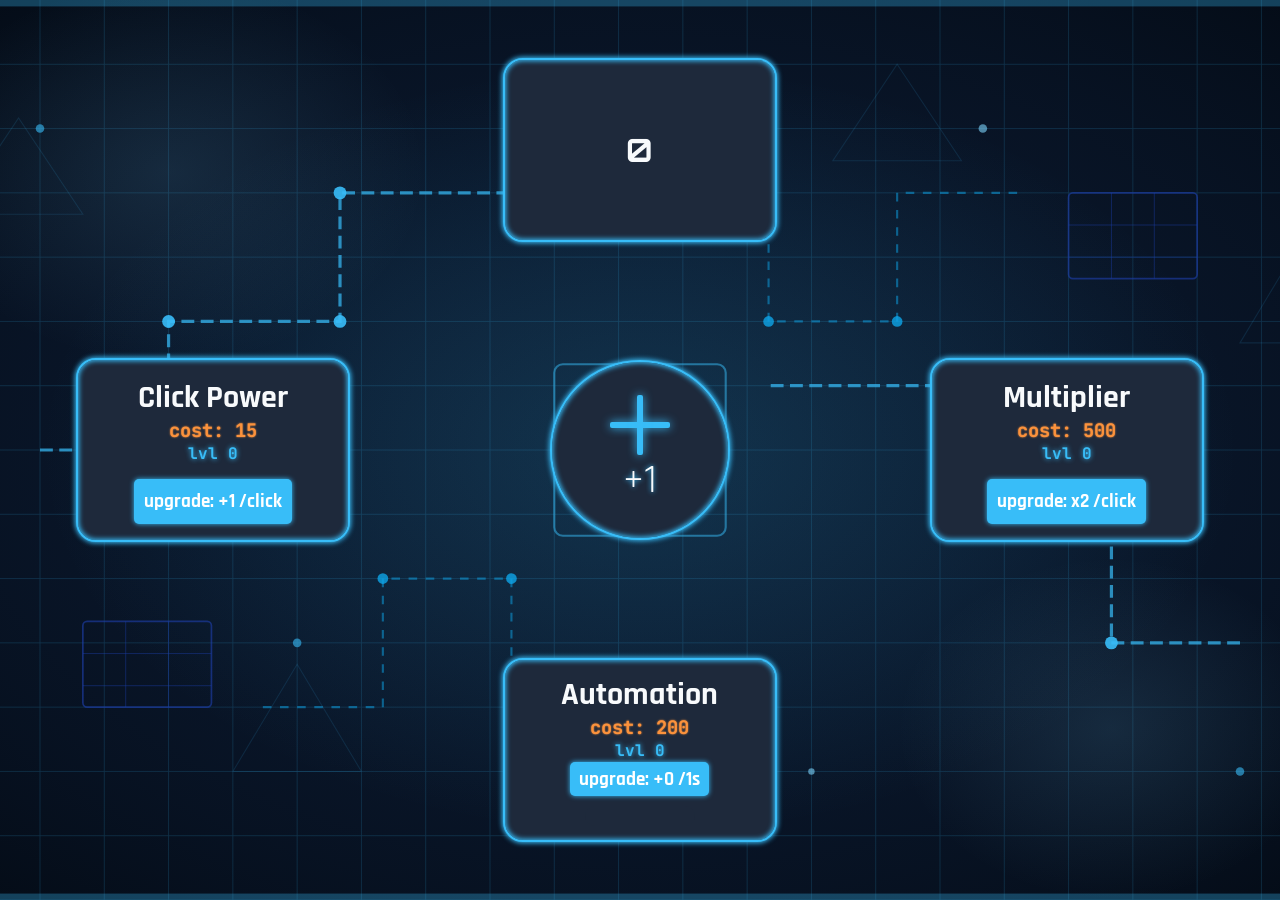
==== index.html @ f4c682e3 "V3" ====
<!DOCTYPE html>
<html lang="en">

<head>
    <meta charset="UTF-8">
    <meta name="viewport" content="width=device-width, initial-scale=1.0">
    <link rel="stylesheet" href="./style.css">
    <title>Plus To Infinite</title>
</head>

<body>
    <svg id="bg" xmlns="http://www.w3.org/2000/svg" 
  style="position:fixed;top:0;left:0;width:100vw;height:100vh;z-index:0;pointer-events:none;" 
  viewBox="0 0 680 420" 
  preserveAspectRatio="xMidYMid slice">
        <style>
            @keyframes pulse1 {

                0%,
                100% {
                    opacity: 0.15
                }

                50% {
                    opacity: 0.55
                }
            }

            @keyframes pulse2 {

                0%,
                100% {
                    opacity: 0.08
                }

                50% {
                    opacity: 0.4
                }
            }

            @keyframes pulse3 {

                0%,
                100% {
                    opacity: 0.3
                }

                50% {
                    opacity: 0.9
                }
            }

            @keyframes flow1 {
                0% {
                    stroke-dashoffset: 120
                }

                100% {
                    stroke-dashoffset: 0
                }
            }

            @keyframes flow2 {
                0% {
                    stroke-dashoffset: 80
                }

                100% {
                    stroke-dashoffset: 0
                }
            }

            @keyframes scanline {
                0% {
                    transform: translateY(-20px)
                }

                100% {
                    transform: translateY(440px)
                }
            }

            @keyframes blink {

                0%,
                100% {
                    opacity: 1
                }

                45%,
                55% {
                    opacity: 0.1
                }
            }
        </style>
        <rect width="680" height="420" fill="#0a1628" />
        <rect width="680" height="420" fill="url(#vignette)" />
        <defs>
            <radialGradient id="vignette" cx="50%" cy="50%" r="70%">
                <stop offset="0%" stop-color="#0d2040" stop-opacity="0" />
                <stop offset="100%" stop-color="#020810" stop-opacity="0.8" />
            </radialGradient>
            <radialGradient id="glow1" cx="50%" cy="50%" r="50%">
                <stop offset="0%" stop-color="#38bdf8" stop-opacity="0.18" />
                <stop offset="100%" stop-color="#38bdf8" stop-opacity="0" />
            </radialGradient>
            <radialGradient id="glow2" cx="50%" cy="50%" r="50%">
                <stop offset="0%" stop-color="#7dd3fc" stop-opacity="0.12" />
                <stop offset="100%" stop-color="#7dd3fc" stop-opacity="0" />
            </radialGradient>
        </defs>
        <g opacity="0.18">
            <line x1="0" y1="30" x2="680" y2="30" stroke="#38bdf8" stroke-width="0.4" />
            <line x1="0" y1="60" x2="680" y2="60" stroke="#38bdf8" stroke-width="0.4" />
            <line x1="0" y1="90" x2="680" y2="90" stroke="#38bdf8" stroke-width="0.4" />
            <line x1="0" y1="120" x2="680" y2="120" stroke="#38bdf8" stroke-width="0.4" />
            <line x1="0" y1="150" x2="680" y2="150" stroke="#38bdf8" stroke-width="0.4" />
            <line x1="0" y1="180" x2="680" y2="180" stroke="#38bdf8" stroke-width="0.4" />
            <line x1="0" y1="210" x2="680" y2="210" stroke="#38bdf8" stroke-width="0.4" />
            <line x1="0" y1="240" x2="680" y2="240" stroke="#38bdf8" stroke-width="0.4" />
            <line x1="0" y1="270" x2="680" y2="270" stroke="#38bdf8" stroke-width="0.4" />
            <line x1="0" y1="300" x2="680" y2="300" stroke="#38bdf8" stroke-width="0.4" />
            <line x1="0" y1="330" x2="680" y2="330" stroke="#38bdf8" stroke-width="0.4" />
            <line x1="0" y1="360" x2="680" y2="360" stroke="#38bdf8" stroke-width="0.4" />
            <line x1="0" y1="390" x2="680" y2="390" stroke="#38bdf8" stroke-width="0.4" />
            <line x1="0" y1="420" x2="680" y2="420" stroke="#38bdf8" stroke-width="0.4" />
            <line x1="30" y1="0" x2="30" y2="420" stroke="#38bdf8" stroke-width="0.4" />
            <line x1="60" y1="0" x2="60" y2="420" stroke="#38bdf8" stroke-width="0.4" />
            <line x1="90" y1="0" x2="90" y2="420" stroke="#38bdf8" stroke-width="0.4" />
            <line x1="120" y1="0" x2="120" y2="420" stroke="#38bdf8" stroke-width="0.4" />
            <line x1="150" y1="0" x2="150" y2="420" stroke="#38bdf8" stroke-width="0.4" />
            <line x1="180" y1="0" x2="180" y2="420" stroke="#38bdf8" stroke-width="0.4" />
            <line x1="210" y1="0" x2="210" y2="420" stroke="#38bdf8" stroke-width="0.4" />
            <line x1="240" y1="0" x2="240" y2="420" stroke="#38bdf8" stroke-width="0.4" />
            <line x1="270" y1="0" x2="270" y2="420" stroke="#38bdf8" stroke-width="0.4" />
            <line x1="300" y1="0" x2="300" y2="420" stroke="#38bdf8" stroke-width="0.4" />
            <line x1="330" y1="0" x2="330" y2="420" stroke="#38bdf8" stroke-width="0.4" />
            <line x1="360" y1="0" x2="360" y2="420" stroke="#38bdf8" stroke-width="0.4" />
            <line x1="390" y1="0" x2="390" y2="420" stroke="#38bdf8" stroke-width="0.4" />
            <line x1="420" y1="0" x2="420" y2="420" stroke="#38bdf8" stroke-width="0.4" />
            <line x1="450" y1="0" x2="450" y2="420" stroke="#38bdf8" stroke-width="0.4" />
            <line x1="480" y1="0" x2="480" y2="420" stroke="#38bdf8" stroke-width="0.4" />
            <line x1="510" y1="0" x2="510" y2="420" stroke="#38bdf8" stroke-width="0.4" />
            <line x1="540" y1="0" x2="540" y2="420" stroke="#38bdf8" stroke-width="0.4" />
            <line x1="570" y1="0" x2="570" y2="420" stroke="#38bdf8" stroke-width="0.4" />
            <line x1="600" y1="0" x2="600" y2="420" stroke="#38bdf8" stroke-width="0.4" />
            <line x1="630" y1="0" x2="630" y2="420" stroke="#38bdf8" stroke-width="0.4" />
            <line x1="660" y1="0" x2="660" y2="420" stroke="#38bdf8" stroke-width="0.4" />
        </g>
        <ellipse cx="340" cy="210" rx="280" ry="180" fill="url(#glow1)"
            style="animation:pulse2 4s ease-in-out infinite" />
        <ellipse cx="120" cy="80" rx="120" ry="90" fill="url(#glow2)"
            style="animation:pulse1 6s ease-in-out infinite 1s" />
        <ellipse cx="560" cy="340" rx="100" ry="80" fill="url(#glow2)"
            style="animation:pulse1 5s ease-in-out infinite 2s" />
        <g fill="none">
            <path d="M60 210 L120 210 L120 150 L200 150 L200 90 L300 90" stroke="#38bdf8" stroke-width="1.5"
                stroke-dasharray="6 3" style="animation:flow1 3s linear infinite" opacity="0.7" />
            <circle cx="120" cy="210" r="3" fill="#38bdf8" opacity="0.9" />
            <circle cx="120" cy="150" r="3" fill="#38bdf8" opacity="0.9" />
            <circle cx="200" cy="150" r="3" fill="#38bdf8" opacity="0.9" />
            <circle cx="200" cy="90" r="3" fill="#38bdf8" opacity="0.9" />
            <path d="M620 300 L560 300 L560 240 L480 240 L480 180 L400 180" stroke="#38bdf8" stroke-width="1.5"
                stroke-dasharray="6 3" style="animation:flow2 2.5s linear infinite" opacity="0.7" />
            <circle cx="560" cy="300" r="3" fill="#38bdf8" opacity="0.9" />
            <circle cx="560" cy="240" r="3" fill="#38bdf8" opacity="0.9" />
            <circle cx="480" cy="240" r="3" fill="#38bdf8" opacity="0.9" />
            <circle cx="480" cy="180" r="3" fill="#38bdf8" opacity="0.9" />
            <path d="M340 390 L340 330 L280 330 L280 270 L220 270 L220 330 L160 330" stroke="#0ea5e9" stroke-width="1"
                stroke-dasharray="4 4" style="animation:flow1 4s linear infinite 0.5s" opacity="0.5" />
            <circle cx="340" cy="330" r="2.5" fill="#0ea5e9" opacity="0.8" />
            <circle cx="280" cy="330" r="2.5" fill="#0ea5e9" opacity="0.8" />
            <circle cx="280" cy="270" r="2.5" fill="#0ea5e9" opacity="0.8" />
            <circle cx="220" cy="270" r="2.5" fill="#0ea5e9" opacity="0.8" />
            <path d="M340 30 L340 90 L400 90 L400 150 L460 150 L460 90 L520 90" stroke="#0ea5e9" stroke-width="1"
                stroke-dasharray="4 4" style="animation:flow2 3.5s linear infinite 1s" opacity="0.5" />
            <circle cx="340" cy="90" r="2.5" fill="#0ea5e9" opacity="0.8" />
            <circle cx="400" cy="90" r="2.5" fill="#0ea5e9" opacity="0.8" />
            <circle cx="400" cy="150" r="2.5" fill="#0ea5e9" opacity="0.8" />
            <circle cx="460" cy="150" r="2.5" fill="#0ea5e9" opacity="0.8" />
        </g>
        <g fill="none" stroke="#38bdf8">
            <rect x="300" y="170" width="80" height="80" rx="4" stroke-width="1" opacity="0.5"
                style="animation:pulse2 5s ease-in-out infinite" />
            <rect x="310" y="180" width="60" height="60" rx="2" stroke-width="0.5" opacity="0.4" />
            <line x1="340" y1="170" x2="340" y2="250" stroke-width="0.5" opacity="0.3" />
            <line x1="300" y1="210" x2="380" y2="210" stroke-width="0.5" opacity="0.3" />
            <circle cx="340" cy="210" r="15" stroke-width="1.5" opacity="0.7"
                style="animation:pulse3 2s ease-in-out infinite" />
            <circle cx="340" cy="210" r="8" stroke-width="1" opacity="0.5" />
            <circle cx="340" cy="210" r="3" fill="#38bdf8" opacity="0.9"
                style="animation:blink 2s ease-in-out infinite" />
        </g>
        <g fill="none" stroke="#1e40af">
            <rect x="80" y="290" width="60" height="40" rx="2" stroke-width="0.8" opacity="0.6" />
            <line x1="80" y1="305" x2="140" y2="305" stroke-width="0.4" opacity="0.5" />
            <line x1="80" y1="320" x2="140" y2="320" stroke-width="0.4" opacity="0.5" />
            <line x1="100" y1="290" x2="100" y2="330" stroke-width="0.4" opacity="0.5" />
            <line x1="120" y1="290" x2="120" y2="330" stroke-width="0.4" opacity="0.5" />
        </g>
        <g fill="none" stroke="#1e40af">
            <rect x="540" y="90" width="60" height="40" rx="2" stroke-width="0.8" opacity="0.6" />
            <line x1="540" y1="105" x2="600" y2="105" stroke-width="0.4" opacity="0.5" />
            <line x1="540" y1="120" x2="600" y2="120" stroke-width="0.4" opacity="0.5" />
            <line x1="560" y1="90" x2="560" y2="130" stroke-width="0.4" opacity="0.5" />
            <line x1="580" y1="90" x2="580" y2="130" stroke-width="0.4" opacity="0.5" />
        </g>
        <g opacity="0.6">
            <circle cx="60" cy="60" r="2" fill="#38bdf8" style="animation:blink 1.7s ease-in-out infinite" />
            <circle cx="180" cy="300" r="2" fill="#38bdf8" style="animation:blink 2.3s ease-in-out infinite 0.4s" />
            <circle cx="500" cy="60" r="2" fill="#7dd3fc" style="animation:blink 1.9s ease-in-out infinite 0.8s" />
            <circle cx="620" cy="360" r="2" fill="#38bdf8" style="animation:blink 2.5s ease-in-out infinite 1.2s" />
            <circle cx="420" cy="360" r="1.5" fill="#7dd3fc" style="animation:blink 2.1s ease-in-out infinite 0.3s" />
            <circle cx="90" cy="180" r="1.5" fill="#38bdf8" style="animation:blink 1.8s ease-in-out infinite 1s" />
        </g>
        <g opacity="0.12" fill="none" stroke="#38bdf8" stroke-width="0.5">
            <polygon points="150,360 180,310 210,360" />
            <polygon points="460,30 490,75 430,75" />
            <polygon points="620,160 650,110 680,160" />
            <polygon points="20,100 50,55 80,100" />
        </g>
        <rect x="0" y="0" width="680" height="3" fill="#38bdf8" opacity="0.3" />
        <rect x="0" y="417" width="680" height="3" fill="#38bdf8" opacity="0.3" />
        <rect x="0" y="0" width="3" height="420" fill="#38bdf8" opacity="0.3" />
        <rect x="677" y="0" width="3" height="420" fill="#38bdf8" opacity="0.3" />
        <rect x="0" y="0" width="12" height="12" fill="#38bdf8" opacity="0.6" />
        <rect x="668" y="0" width="12" height="12" fill="#38bdf8" opacity="0.6" />
        <rect x="0" y="408" width="12" height="12" fill="#38bdf8" opacity="0.6" />
        <rect x="668" y="408" width="12" height="12" fill="#38bdf8" opacity="0.6" />
    </svg>

    <div class="ALL">
        <h1 id="MoneyDisplay" class="StandardComponent">0</h1>

        <button id="button" class="StandardComponent">
            <div class="cross"></div>
            <div id="IncrementalValue">+1</div>
        </button>

        <div id="AdditionPart" class="StandardComponent">
            <h1>Click Power</h1>
            <h3 id="AdditionCost">cost: 15</h3>
            <h4 id="AdditionLvl">lvl 0</h4>
            <button id="AdditionUpgrade">upgrade: +1 /click</button>
        </div>

        <div id="MultiplicationPart" class="StandardComponent">
            <h1>Multiplier</h1>
            <h3 id="MultiplierCost">cost: 500</h3>
            <h4 id="MultiplierLvl">lvl 0</h4>
            <button id="MultiplicationUpgrade">upgrade: x2 /click</button>
        </div>

        <div id="AutomationPart" class="StandardComponent">
            <h1>Automation</h1>
            <h3 id="AutomationCost">cost: 200</h3>
            <h4 id="AutomationLvl">lvl 0</h4>
            <button id="AutomationUpgrade">upgrade: +0 /1s</button>
            <div class="BarContainer">
                <div class="Bar"></div>
            </div>
        </div>
    </div>


    <script src="./script.js"></script>
</body>

</html>
---- style.css ----
@import url('https://fonts.googleapis.com/css2?family=Orbitron:wght@400..900&display=swap');
@import url('https://fonts.googleapis.com/css2?family=Orbitron:wght@400..900&family=Rajdhani:wght@300;400;500;600;700&display=swap');
@import url('https://fonts.googleapis.com/css2?family=JetBrains+Mono:ital,wght@0,100..800;1,100..800&family=Orbitron:wght@400..900&family=Rajdhani:wght@300;400;500;600;700&display=swap');

.BarContainer{
    margin-top: 10px;
    width: 110px;
    height: 20px;
    background-color: #1e293b;
    border-radius: 10px;
}
.Bar{
    width: 0%;
    height: 100%;
    background-color: #4ade80;
    border-radius: 10px;
    box-shadow: 0 0 5px #4ade80;    

}
.animate-run {
    animation: fillBar 1s linear infinite;
}

@keyframes fillBar {
    from { width: 0%; }
    to { width: 100%; }
}

html, body {
    margin: 0;
    padding: 0;
    overflow: hidden;
    height: 100vh;
    width: 100vw;
}

body {
    display: flex;
    justify-content: center;
    align-items: center;
    box-shadow: inset 0px 0px 20px 15px #38bdf8;
    user-select: none;
}

h1,h3,h4,button{font-family: "Rajdhani", sans-serif;}
.cross{
    position: relative;
    width: 60px;  /* Taille de la zone de la croix */
    height: 60px;
    display: flex;
    justify-content: center;
    align-items: center;
}
.cross::before, .cross::after {
    content: "";
    position: absolute;
    background-color: #38bdf8; /* Couleur bleue comme ton thème */
    box-shadow: 0 0 10px #38bdf8; /* Effet néon */
    border-radius: 2px;
}
.cross::before {
    width: 100%;
    height: 6px;
}
.cross::after {
    width: 6px;
    height: 100%;
}

.Alined{
    display: flex;
    justify-content: space-between;
}

#AdditionPart{
    grid-area: 2 / 1;
    width: 30vh;
    display: flex;
    flex-direction: column;
    justify-content: center;
}
#MultiplicationPart{
    grid-area: 2 / 3;
    width: 30vh;
    display: flex;
    flex-direction: column;
    justify-content: center;
}
#AutomationPart{
    width: 30vh;
    display: flex;
    flex-direction: column;
    justify-content: center;
    grid-area: 3 / 2;
}
#MoneyDisplay{
    grid-area: 1 / 2;
    font-family: "Orbitron", sans-serif;
    width: 30vh;
    display: flex;
    justify-content: center;
}
#AdditionCost, #MultiplierCost, #AutomationCost, #AdditionLvl, #MultiplierLvl, #AutomationLvl{font-family: "JetBrains Mono", monospace;}

#AdditionCost, #MultiplierCost, #AutomationCost{
    color: #fb923c;
    text-shadow: 0 0 2px #fb923c;
}

#AdditionLvl, #MultiplierLvl, #AutomationLvl{
    color:#38bdf8;
    text-shadow: 0 0 5px #38bdf8;
    text-shadow: inset 0 0 5px #38bdf8;
}
#button{
    display: flex;
    justify-content: center;
    width: 20vh;
    grid-area: 2 / 2;
    border-radius:50%;
    cursor: pointer;
}

#button:hover{
    box-shadow: 0 0 10px 10px #38bdf8;
    transform: scale(0.95);
}

#button:active{
    box-shadow: 0 0 20px 20px #38bdf8;
    transform: scale(0.9);
}

#IncrementalValue{   
    font-size: 40px;
    top: 40px;
    color: #f8fafc;
    text-shadow: 0 0 5px #38bdf8;
}

.ALL {
        color: #f8fafc;
    position: relative;
    z-index: 1;
    display: grid;
    grid-template-rows: 1fr 1fr 1fr;
    grid-template-columns: 1fr 1fr 1fr;
    justify-items: center;
    align-items: center;
    width: 100vw;
    height: 100vh;
    box-sizing: border-box;
}

.StandardComponent{
    display: flex;
    flex-direction: column;
    align-items: center;
    width: 20vh;
    height: 20vh;
    border-radius:  20px; ;
    background-color: #1e293b;
    box-shadow:0 0 5px 1px #38bdf8,
    inset 0 0 5px 1px #38bdf8;
    border: solid 2px #38bdf8;
    justify-self: center;
    align-self: center;
}

.StandardComponent h1,
.StandardComponent h3,
.StandardComponent h4 {
    margin: 0vh;
}

.StandardComponent button {
    margin-top: 0.2vh;
    padding: 0.5vh 1vh;
    background-color: #38bdf8;
    color: #1e293b;
    border: none;
    border-radius: 5px;
    cursor: pointer;
    font-family: "Rajdhani", sans-serif;
    box-shadow: 0 0 5px #38bdf8;
    color: white;
    font-size: 120%;
    font-weight: bold;
}

.StandardComponent button:hover,.StandardComponent button.not-affordable:hover  {
    background-color: #ef4444;
    box-shadow: 0 0 40px #ef4444;
    transform: scale(0.95);
}

.StandardComponent button.affordable:hover {
    background-color: #4ade80;
    box-shadow: 0 0 40px #4ade80;
    transform: scale(0.95);
}

#MultiplicationUpgrade,#AdditionUpgrade{
    margin-top: 15px;
    padding: 10px;
}
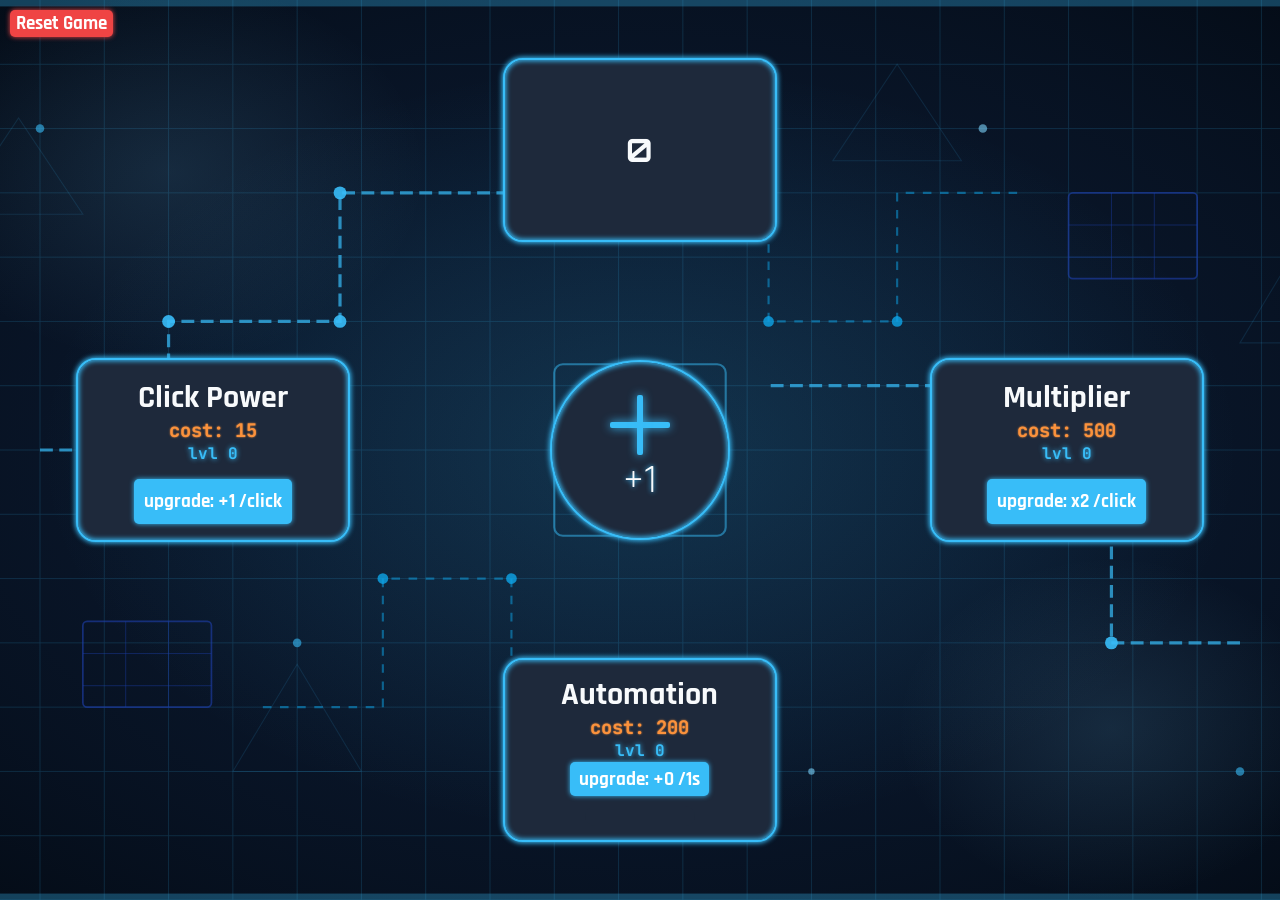
==== commit 8960768f: "V4" ====
--- a/index.html
+++ b/index.html
@@ -228,7 +228,7 @@
         <rect x="0" y="408" width="12" height="12" fill="#38bdf8" opacity="0.6" />
         <rect x="668" y="408" width="12" height="12" fill="#38bdf8" opacity="0.6" />
     </svg>
-
+        <button id="ResetGame">Reset Game</button>
     <div class="ALL">
         <h1 id="MoneyDisplay" class="StandardComponent">0</h1>
 
@@ -262,8 +262,8 @@
         </div>
     </div>
 
-
     <script src="./script.js"></script>
+    
 </body>
 
 </html>
--- a/style.css
+++ b/style.css
@@ -34,11 +34,7 @@
     width: 100vw;
 }
 
-body {
-    display: flex;
-    justify-content: center;
-    align-items: center;
-    box-shadow: inset 0px 0px 20px 15px #38bdf8;
+body {  
     user-select: none;
 }
 
@@ -139,7 +135,7 @@
 }
 
 .ALL {
-        color: #f8fafc;
+    color: #f8fafc;
     position: relative;
     z-index: 1;
     display: grid;
@@ -203,4 +199,35 @@
 #MultiplicationUpgrade,#AdditionUpgrade{
     margin-top: 15px;
     padding: 10px;
-}+}
+
+.header{
+    position: absolute;
+    background-color: #1e293b;
+    filter: opacity(0.5);
+    padding: 10px;
+    margin-left: 10px;
+    margin-top: 10px;
+}
+
+#ResetGame{
+    position:absolute;
+    background-color: #ef4444;
+    color: white;
+    border: none;
+    border-radius: 5px;
+    cursor: pointer;
+    font-family: "Rajdhani", sans-serif;
+    box-shadow: 0 0 5px #ef4444;
+    font-size: 120%;
+    font-weight: bold;
+    fill-opacity: 1;
+    margin: 10px;
+    z-index: 2;
+}
+
+#ResetGame:hover {
+    background-color: #ef4444;
+    box-shadow: 0 0 40px #ef4444;
+    transform: scale(0.95);
+}
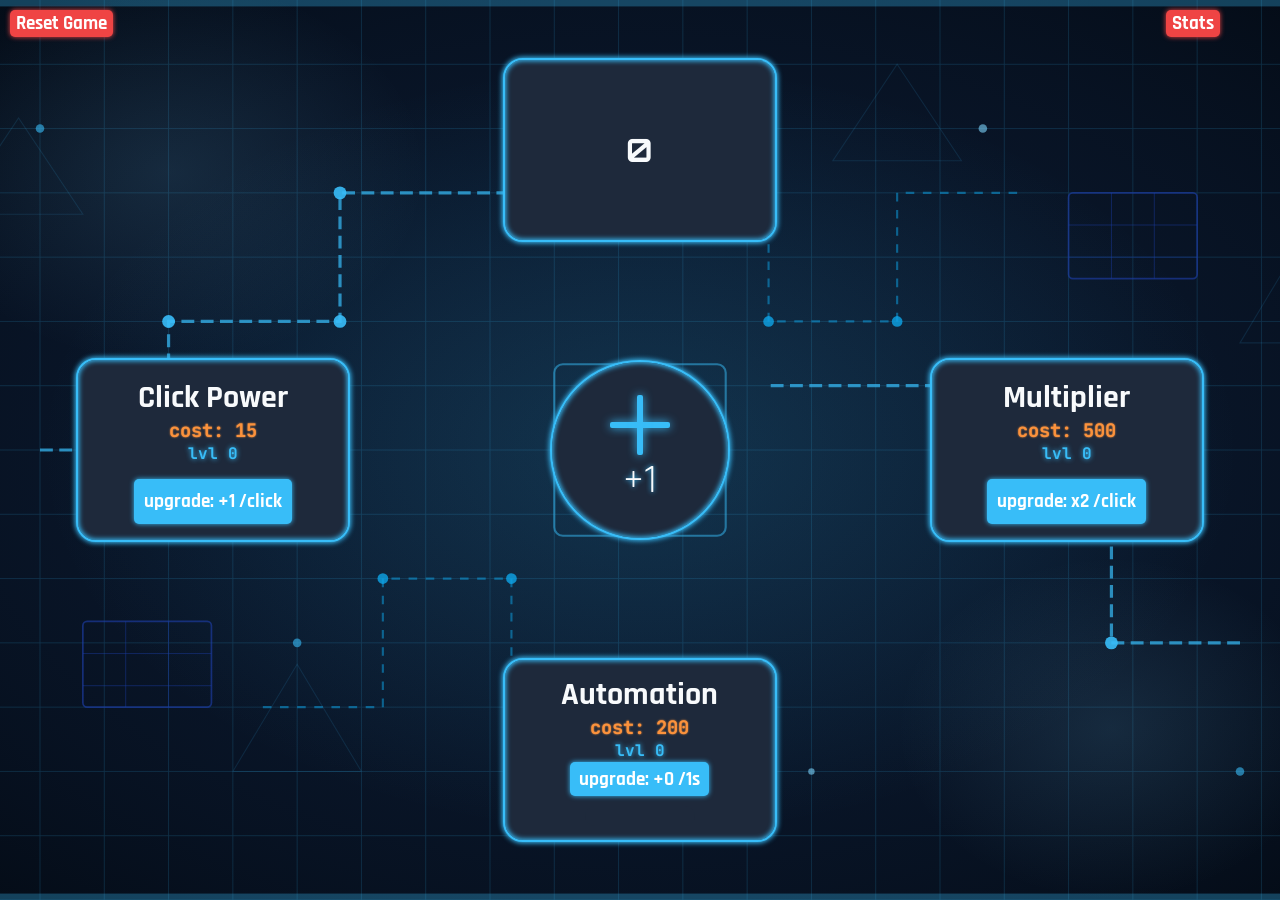
==== commit 5ca38fb0: "V4.6" ====
--- a/index.html
+++ b/index.html
@@ -8,262 +8,272 @@
     <title>Plus To Infinite</title>
 </head>
 
-<body>
-    <svg id="bg" xmlns="http://www.w3.org/2000/svg" 
-  style="position:fixed;top:0;left:0;width:100vw;height:100vh;z-index:0;pointer-events:none;" 
-  viewBox="0 0 680 420" 
-  preserveAspectRatio="xMidYMid slice">
-        <style>
-            @keyframes pulse1 {
-
-                0%,
-                100% {
-                    opacity: 0.15
-                }
-
-                50% {
-                    opacity: 0.55
-                }
-            }
-
-            @keyframes pulse2 {
-
-                0%,
-                100% {
-                    opacity: 0.08
-                }
-
-                50% {
-                    opacity: 0.4
-                }
-            }
-
-            @keyframes pulse3 {
-
-                0%,
-                100% {
-                    opacity: 0.3
-                }
-
-                50% {
-                    opacity: 0.9
-                }
-            }
-
-            @keyframes flow1 {
-                0% {
-                    stroke-dashoffset: 120
-                }
-
-                100% {
-                    stroke-dashoffset: 0
-                }
-            }
-
-            @keyframes flow2 {
-                0% {
-                    stroke-dashoffset: 80
-                }
-
-                100% {
-                    stroke-dashoffset: 0
-                }
-            }
-
-            @keyframes scanline {
-                0% {
-                    transform: translateY(-20px)
-                }
-
-                100% {
-                    transform: translateY(440px)
-                }
-            }
-
-            @keyframes blink {
-
-                0%,
-                100% {
-                    opacity: 1
-                }
-
-                45%,
-                55% {
-                    opacity: 0.1
-                }
-            }
-        </style>
-        <rect width="680" height="420" fill="#0a1628" />
-        <rect width="680" height="420" fill="url(#vignette)" />
-        <defs>
-            <radialGradient id="vignette" cx="50%" cy="50%" r="70%">
-                <stop offset="0%" stop-color="#0d2040" stop-opacity="0" />
-                <stop offset="100%" stop-color="#020810" stop-opacity="0.8" />
-            </radialGradient>
-            <radialGradient id="glow1" cx="50%" cy="50%" r="50%">
-                <stop offset="0%" stop-color="#38bdf8" stop-opacity="0.18" />
-                <stop offset="100%" stop-color="#38bdf8" stop-opacity="0" />
-            </radialGradient>
-            <radialGradient id="glow2" cx="50%" cy="50%" r="50%">
-                <stop offset="0%" stop-color="#7dd3fc" stop-opacity="0.12" />
-                <stop offset="100%" stop-color="#7dd3fc" stop-opacity="0" />
-            </radialGradient>
-        </defs>
-        <g opacity="0.18">
-            <line x1="0" y1="30" x2="680" y2="30" stroke="#38bdf8" stroke-width="0.4" />
-            <line x1="0" y1="60" x2="680" y2="60" stroke="#38bdf8" stroke-width="0.4" />
-            <line x1="0" y1="90" x2="680" y2="90" stroke="#38bdf8" stroke-width="0.4" />
-            <line x1="0" y1="120" x2="680" y2="120" stroke="#38bdf8" stroke-width="0.4" />
-            <line x1="0" y1="150" x2="680" y2="150" stroke="#38bdf8" stroke-width="0.4" />
-            <line x1="0" y1="180" x2="680" y2="180" stroke="#38bdf8" stroke-width="0.4" />
-            <line x1="0" y1="210" x2="680" y2="210" stroke="#38bdf8" stroke-width="0.4" />
-            <line x1="0" y1="240" x2="680" y2="240" stroke="#38bdf8" stroke-width="0.4" />
-            <line x1="0" y1="270" x2="680" y2="270" stroke="#38bdf8" stroke-width="0.4" />
-            <line x1="0" y1="300" x2="680" y2="300" stroke="#38bdf8" stroke-width="0.4" />
-            <line x1="0" y1="330" x2="680" y2="330" stroke="#38bdf8" stroke-width="0.4" />
-            <line x1="0" y1="360" x2="680" y2="360" stroke="#38bdf8" stroke-width="0.4" />
-            <line x1="0" y1="390" x2="680" y2="390" stroke="#38bdf8" stroke-width="0.4" />
-            <line x1="0" y1="420" x2="680" y2="420" stroke="#38bdf8" stroke-width="0.4" />
-            <line x1="30" y1="0" x2="30" y2="420" stroke="#38bdf8" stroke-width="0.4" />
-            <line x1="60" y1="0" x2="60" y2="420" stroke="#38bdf8" stroke-width="0.4" />
-            <line x1="90" y1="0" x2="90" y2="420" stroke="#38bdf8" stroke-width="0.4" />
-            <line x1="120" y1="0" x2="120" y2="420" stroke="#38bdf8" stroke-width="0.4" />
-            <line x1="150" y1="0" x2="150" y2="420" stroke="#38bdf8" stroke-width="0.4" />
-            <line x1="180" y1="0" x2="180" y2="420" stroke="#38bdf8" stroke-width="0.4" />
-            <line x1="210" y1="0" x2="210" y2="420" stroke="#38bdf8" stroke-width="0.4" />
-            <line x1="240" y1="0" x2="240" y2="420" stroke="#38bdf8" stroke-width="0.4" />
-            <line x1="270" y1="0" x2="270" y2="420" stroke="#38bdf8" stroke-width="0.4" />
-            <line x1="300" y1="0" x2="300" y2="420" stroke="#38bdf8" stroke-width="0.4" />
-            <line x1="330" y1="0" x2="330" y2="420" stroke="#38bdf8" stroke-width="0.4" />
-            <line x1="360" y1="0" x2="360" y2="420" stroke="#38bdf8" stroke-width="0.4" />
-            <line x1="390" y1="0" x2="390" y2="420" stroke="#38bdf8" stroke-width="0.4" />
-            <line x1="420" y1="0" x2="420" y2="420" stroke="#38bdf8" stroke-width="0.4" />
-            <line x1="450" y1="0" x2="450" y2="420" stroke="#38bdf8" stroke-width="0.4" />
-            <line x1="480" y1="0" x2="480" y2="420" stroke="#38bdf8" stroke-width="0.4" />
-            <line x1="510" y1="0" x2="510" y2="420" stroke="#38bdf8" stroke-width="0.4" />
-            <line x1="540" y1="0" x2="540" y2="420" stroke="#38bdf8" stroke-width="0.4" />
-            <line x1="570" y1="0" x2="570" y2="420" stroke="#38bdf8" stroke-width="0.4" />
-            <line x1="600" y1="0" x2="600" y2="420" stroke="#38bdf8" stroke-width="0.4" />
-            <line x1="630" y1="0" x2="630" y2="420" stroke="#38bdf8" stroke-width="0.4" />
-            <line x1="660" y1="0" x2="660" y2="420" stroke="#38bdf8" stroke-width="0.4" />
-        </g>
-        <ellipse cx="340" cy="210" rx="280" ry="180" fill="url(#glow1)"
-            style="animation:pulse2 4s ease-in-out infinite" />
-        <ellipse cx="120" cy="80" rx="120" ry="90" fill="url(#glow2)"
-            style="animation:pulse1 6s ease-in-out infinite 1s" />
-        <ellipse cx="560" cy="340" rx="100" ry="80" fill="url(#glow2)"
-            style="animation:pulse1 5s ease-in-out infinite 2s" />
-        <g fill="none">
-            <path d="M60 210 L120 210 L120 150 L200 150 L200 90 L300 90" stroke="#38bdf8" stroke-width="1.5"
-                stroke-dasharray="6 3" style="animation:flow1 3s linear infinite" opacity="0.7" />
-            <circle cx="120" cy="210" r="3" fill="#38bdf8" opacity="0.9" />
-            <circle cx="120" cy="150" r="3" fill="#38bdf8" opacity="0.9" />
-            <circle cx="200" cy="150" r="3" fill="#38bdf8" opacity="0.9" />
-            <circle cx="200" cy="90" r="3" fill="#38bdf8" opacity="0.9" />
-            <path d="M620 300 L560 300 L560 240 L480 240 L480 180 L400 180" stroke="#38bdf8" stroke-width="1.5"
-                stroke-dasharray="6 3" style="animation:flow2 2.5s linear infinite" opacity="0.7" />
-            <circle cx="560" cy="300" r="3" fill="#38bdf8" opacity="0.9" />
-            <circle cx="560" cy="240" r="3" fill="#38bdf8" opacity="0.9" />
-            <circle cx="480" cy="240" r="3" fill="#38bdf8" opacity="0.9" />
-            <circle cx="480" cy="180" r="3" fill="#38bdf8" opacity="0.9" />
-            <path d="M340 390 L340 330 L280 330 L280 270 L220 270 L220 330 L160 330" stroke="#0ea5e9" stroke-width="1"
-                stroke-dasharray="4 4" style="animation:flow1 4s linear infinite 0.5s" opacity="0.5" />
-            <circle cx="340" cy="330" r="2.5" fill="#0ea5e9" opacity="0.8" />
-            <circle cx="280" cy="330" r="2.5" fill="#0ea5e9" opacity="0.8" />
-            <circle cx="280" cy="270" r="2.5" fill="#0ea5e9" opacity="0.8" />
-            <circle cx="220" cy="270" r="2.5" fill="#0ea5e9" opacity="0.8" />
-            <path d="M340 30 L340 90 L400 90 L400 150 L460 150 L460 90 L520 90" stroke="#0ea5e9" stroke-width="1"
-                stroke-dasharray="4 4" style="animation:flow2 3.5s linear infinite 1s" opacity="0.5" />
-            <circle cx="340" cy="90" r="2.5" fill="#0ea5e9" opacity="0.8" />
-            <circle cx="400" cy="90" r="2.5" fill="#0ea5e9" opacity="0.8" />
-            <circle cx="400" cy="150" r="2.5" fill="#0ea5e9" opacity="0.8" />
-            <circle cx="460" cy="150" r="2.5" fill="#0ea5e9" opacity="0.8" />
-        </g>
-        <g fill="none" stroke="#38bdf8">
-            <rect x="300" y="170" width="80" height="80" rx="4" stroke-width="1" opacity="0.5"
-                style="animation:pulse2 5s ease-in-out infinite" />
-            <rect x="310" y="180" width="60" height="60" rx="2" stroke-width="0.5" opacity="0.4" />
-            <line x1="340" y1="170" x2="340" y2="250" stroke-width="0.5" opacity="0.3" />
-            <line x1="300" y1="210" x2="380" y2="210" stroke-width="0.5" opacity="0.3" />
-            <circle cx="340" cy="210" r="15" stroke-width="1.5" opacity="0.7"
-                style="animation:pulse3 2s ease-in-out infinite" />
-            <circle cx="340" cy="210" r="8" stroke-width="1" opacity="0.5" />
-            <circle cx="340" cy="210" r="3" fill="#38bdf8" opacity="0.9"
-                style="animation:blink 2s ease-in-out infinite" />
-        </g>
-        <g fill="none" stroke="#1e40af">
-            <rect x="80" y="290" width="60" height="40" rx="2" stroke-width="0.8" opacity="0.6" />
-            <line x1="80" y1="305" x2="140" y2="305" stroke-width="0.4" opacity="0.5" />
-            <line x1="80" y1="320" x2="140" y2="320" stroke-width="0.4" opacity="0.5" />
-            <line x1="100" y1="290" x2="100" y2="330" stroke-width="0.4" opacity="0.5" />
-            <line x1="120" y1="290" x2="120" y2="330" stroke-width="0.4" opacity="0.5" />
-        </g>
-        <g fill="none" stroke="#1e40af">
-            <rect x="540" y="90" width="60" height="40" rx="2" stroke-width="0.8" opacity="0.6" />
-            <line x1="540" y1="105" x2="600" y2="105" stroke-width="0.4" opacity="0.5" />
-            <line x1="540" y1="120" x2="600" y2="120" stroke-width="0.4" opacity="0.5" />
-            <line x1="560" y1="90" x2="560" y2="130" stroke-width="0.4" opacity="0.5" />
-            <line x1="580" y1="90" x2="580" y2="130" stroke-width="0.4" opacity="0.5" />
-        </g>
-        <g opacity="0.6">
-            <circle cx="60" cy="60" r="2" fill="#38bdf8" style="animation:blink 1.7s ease-in-out infinite" />
-            <circle cx="180" cy="300" r="2" fill="#38bdf8" style="animation:blink 2.3s ease-in-out infinite 0.4s" />
-            <circle cx="500" cy="60" r="2" fill="#7dd3fc" style="animation:blink 1.9s ease-in-out infinite 0.8s" />
-            <circle cx="620" cy="360" r="2" fill="#38bdf8" style="animation:blink 2.5s ease-in-out infinite 1.2s" />
-            <circle cx="420" cy="360" r="1.5" fill="#7dd3fc" style="animation:blink 2.1s ease-in-out infinite 0.3s" />
-            <circle cx="90" cy="180" r="1.5" fill="#38bdf8" style="animation:blink 1.8s ease-in-out infinite 1s" />
-        </g>
-        <g opacity="0.12" fill="none" stroke="#38bdf8" stroke-width="0.5">
-            <polygon points="150,360 180,310 210,360" />
-            <polygon points="460,30 490,75 430,75" />
-            <polygon points="620,160 650,110 680,160" />
-            <polygon points="20,100 50,55 80,100" />
-        </g>
-        <rect x="0" y="0" width="680" height="3" fill="#38bdf8" opacity="0.3" />
-        <rect x="0" y="417" width="680" height="3" fill="#38bdf8" opacity="0.3" />
-        <rect x="0" y="0" width="3" height="420" fill="#38bdf8" opacity="0.3" />
-        <rect x="677" y="0" width="3" height="420" fill="#38bdf8" opacity="0.3" />
-        <rect x="0" y="0" width="12" height="12" fill="#38bdf8" opacity="0.6" />
-        <rect x="668" y="0" width="12" height="12" fill="#38bdf8" opacity="0.6" />
-        <rect x="0" y="408" width="12" height="12" fill="#38bdf8" opacity="0.6" />
-        <rect x="668" y="408" width="12" height="12" fill="#38bdf8" opacity="0.6" />
-    </svg>
+<body class="body">
+    <button id="statMenu">Stats</button>
+        <div class="StatDisplay">
+            <ul>
+                <li id="TotalMoney">Total Money: 0</li>
+                <li id="TotalClicks">Total Clicks: 0</li>
+                <li id="TotalPlayTime">Total Play Time: 0s</li>
+            </ul>
+        </div>
+    <div id="gameContent">
         <button id="ResetGame">Reset Game</button>
-    <div class="ALL">
-        <h1 id="MoneyDisplay" class="StandardComponent">0</h1>
-
-        <button id="button" class="StandardComponent">
-            <div class="cross"></div>
-            <div id="IncrementalValue">+1</div>
-        </button>
-
-        <div id="AdditionPart" class="StandardComponent">
-            <h1>Click Power</h1>
-            <h3 id="AdditionCost">cost: 15</h3>
-            <h4 id="AdditionLvl">lvl 0</h4>
-            <button id="AdditionUpgrade">upgrade: +1 /click</button>
-        </div>
-
-        <div id="MultiplicationPart" class="StandardComponent">
-            <h1>Multiplier</h1>
-            <h3 id="MultiplierCost">cost: 500</h3>
-            <h4 id="MultiplierLvl">lvl 0</h4>
-            <button id="MultiplicationUpgrade">upgrade: x2 /click</button>
-        </div>
-
-        <div id="AutomationPart" class="StandardComponent">
-            <h1>Automation</h1>
-            <h3 id="AutomationCost">cost: 200</h3>
-            <h4 id="AutomationLvl">lvl 0</h4>
-            <button id="AutomationUpgrade">upgrade: +0 /1s</button>
-            <div class="BarContainer">
-                <div class="Bar"></div>
+        <svg id="bg" xmlns="http://www.w3.org/2000/svg"
+            style="position:fixed;top:0;left:0;width:100vw;height:100vh;z-index:0;pointer-events:none;"
+            viewBox="0 0 680 420" preserveAspectRatio="xMidYMid slice">
+            <style>
+                @keyframes pulse1 {
+
+                    0%,
+                    100% {
+                        opacity: 0.15
+                    }
+
+                    50% {
+                        opacity: 0.55
+                    }
+                }
+
+                @keyframes pulse2 {
+
+                    0%,
+                    100% {
+                        opacity: 0.08
+                    }
+
+                    50% {
+                        opacity: 0.4
+                    }
+                }
+
+                @keyframes pulse3 {
+
+                    0%,
+                    100% {
+                        opacity: 0.3
+                    }
+
+                    50% {
+                        opacity: 0.9
+                    }
+                }
+
+                @keyframes flow1 {
+                    0% {
+                        stroke-dashoffset: 120
+                    }
+
+                    100% {
+                        stroke-dashoffset: 0
+                    }
+                }
+
+                @keyframes flow2 {
+                    0% {
+                        stroke-dashoffset: 80
+                    }
+
+                    100% {
+                        stroke-dashoffset: 0
+                    }
+                }
+
+                @keyframes scanline {
+                    0% {
+                        transform: translateY(-20px)
+                    }
+
+                    100% {
+                        transform: translateY(440px)
+                    }
+                }
+
+                @keyframes blink {
+
+                    0%,
+                    100% {
+                        opacity: 1
+                    }
+
+                    45%,
+                    55% {
+                        opacity: 0.1
+                    }
+                }
+            </style>
+            <rect width="680" height="420" fill="#0a1628" />
+            <rect width="680" height="420" fill="url(#vignette)" />
+            <defs>
+                <radialGradient id="vignette" cx="50%" cy="50%" r="70%">
+                    <stop offset="0%" stop-color="#0d2040" stop-opacity="0" />
+                    <stop offset="100%" stop-color="#020810" stop-opacity="0.8" />
+                </radialGradient>
+                <radialGradient id="glow1" cx="50%" cy="50%" r="50%">
+                    <stop offset="0%" stop-color="#38bdf8" stop-opacity="0.18" />
+                    <stop offset="100%" stop-color="#38bdf8" stop-opacity="0" />
+                </radialGradient>
+                <radialGradient id="glow2" cx="50%" cy="50%" r="50%">
+                    <stop offset="0%" stop-color="#7dd3fc" stop-opacity="0.12" />
+                    <stop offset="100%" stop-color="#7dd3fc" stop-opacity="0" />
+                </radialGradient>
+            </defs>
+            <g opacity="0.18">
+                <line x1="0" y1="30" x2="680" y2="30" stroke="#38bdf8" stroke-width="0.4" />
+                <line x1="0" y1="60" x2="680" y2="60" stroke="#38bdf8" stroke-width="0.4" />
+                <line x1="0" y1="90" x2="680" y2="90" stroke="#38bdf8" stroke-width="0.4" />
+                <line x1="0" y1="120" x2="680" y2="120" stroke="#38bdf8" stroke-width="0.4" />
+                <line x1="0" y1="150" x2="680" y2="150" stroke="#38bdf8" stroke-width="0.4" />
+                <line x1="0" y1="180" x2="680" y2="180" stroke="#38bdf8" stroke-width="0.4" />
+                <line x1="0" y1="210" x2="680" y2="210" stroke="#38bdf8" stroke-width="0.4" />
+                <line x1="0" y1="240" x2="680" y2="240" stroke="#38bdf8" stroke-width="0.4" />
+                <line x1="0" y1="270" x2="680" y2="270" stroke="#38bdf8" stroke-width="0.4" />
+                <line x1="0" y1="300" x2="680" y2="300" stroke="#38bdf8" stroke-width="0.4" />
+                <line x1="0" y1="330" x2="680" y2="330" stroke="#38bdf8" stroke-width="0.4" />
+                <line x1="0" y1="360" x2="680" y2="360" stroke="#38bdf8" stroke-width="0.4" />
+                <line x1="0" y1="390" x2="680" y2="390" stroke="#38bdf8" stroke-width="0.4" />
+                <line x1="0" y1="420" x2="680" y2="420" stroke="#38bdf8" stroke-width="0.4" />
+                <line x1="30" y1="0" x2="30" y2="420" stroke="#38bdf8" stroke-width="0.4" />
+                <line x1="60" y1="0" x2="60" y2="420" stroke="#38bdf8" stroke-width="0.4" />
+                <line x1="90" y1="0" x2="90" y2="420" stroke="#38bdf8" stroke-width="0.4" />
+                <line x1="120" y1="0" x2="120" y2="420" stroke="#38bdf8" stroke-width="0.4" />
+                <line x1="150" y1="0" x2="150" y2="420" stroke="#38bdf8" stroke-width="0.4" />
+                <line x1="180" y1="0" x2="180" y2="420" stroke="#38bdf8" stroke-width="0.4" />
+                <line x1="210" y1="0" x2="210" y2="420" stroke="#38bdf8" stroke-width="0.4" />
+                <line x1="240" y1="0" x2="240" y2="420" stroke="#38bdf8" stroke-width="0.4" />
+                <line x1="270" y1="0" x2="270" y2="420" stroke="#38bdf8" stroke-width="0.4" />
+                <line x1="300" y1="0" x2="300" y2="420" stroke="#38bdf8" stroke-width="0.4" />
+                <line x1="330" y1="0" x2="330" y2="420" stroke="#38bdf8" stroke-width="0.4" />
+                <line x1="360" y1="0" x2="360" y2="420" stroke="#38bdf8" stroke-width="0.4" />
+                <line x1="390" y1="0" x2="390" y2="420" stroke="#38bdf8" stroke-width="0.4" />
+                <line x1="420" y1="0" x2="420" y2="420" stroke="#38bdf8" stroke-width="0.4" />
+                <line x1="450" y1="0" x2="450" y2="420" stroke="#38bdf8" stroke-width="0.4" />
+                <line x1="480" y1="0" x2="480" y2="420" stroke="#38bdf8" stroke-width="0.4" />
+                <line x1="510" y1="0" x2="510" y2="420" stroke="#38bdf8" stroke-width="0.4" />
+                <line x1="540" y1="0" x2="540" y2="420" stroke="#38bdf8" stroke-width="0.4" />
+                <line x1="570" y1="0" x2="570" y2="420" stroke="#38bdf8" stroke-width="0.4" />
+                <line x1="600" y1="0" x2="600" y2="420" stroke="#38bdf8" stroke-width="0.4" />
+                <line x1="630" y1="0" x2="630" y2="420" stroke="#38bdf8" stroke-width="0.4" />
+                <line x1="660" y1="0" x2="660" y2="420" stroke="#38bdf8" stroke-width="0.4" />
+            </g>
+            <ellipse cx="340" cy="210" rx="280" ry="180" fill="url(#glow1)"
+                style="animation:pulse2 4s ease-in-out infinite" />
+            <ellipse cx="120" cy="80" rx="120" ry="90" fill="url(#glow2)"
+                style="animation:pulse1 6s ease-in-out infinite 1s" />
+            <ellipse cx="560" cy="340" rx="100" ry="80" fill="url(#glow2)"
+                style="animation:pulse1 5s ease-in-out infinite 2s" />
+            <g fill="none">
+                <path d="M60 210 L120 210 L120 150 L200 150 L200 90 L300 90" stroke="#38bdf8" stroke-width="1.5"
+                    stroke-dasharray="6 3" style="animation:flow1 3s linear infinite" opacity="0.7" />
+                <circle cx="120" cy="210" r="3" fill="#38bdf8" opacity="0.9" />
+                <circle cx="120" cy="150" r="3" fill="#38bdf8" opacity="0.9" />
+                <circle cx="200" cy="150" r="3" fill="#38bdf8" opacity="0.9" />
+                <circle cx="200" cy="90" r="3" fill="#38bdf8" opacity="0.9" />
+                <path d="M620 300 L560 300 L560 240 L480 240 L480 180 L400 180" stroke="#38bdf8" stroke-width="1.5"
+                    stroke-dasharray="6 3" style="animation:flow2 2.5s linear infinite" opacity="0.7" />
+                <circle cx="560" cy="300" r="3" fill="#38bdf8" opacity="0.9" />
+                <circle cx="560" cy="240" r="3" fill="#38bdf8" opacity="0.9" />
+                <circle cx="480" cy="240" r="3" fill="#38bdf8" opacity="0.9" />
+                <circle cx="480" cy="180" r="3" fill="#38bdf8" opacity="0.9" />
+                <path d="M340 390 L340 330 L280 330 L280 270 L220 270 L220 330 L160 330" stroke="#0ea5e9"
+                    stroke-width="1" stroke-dasharray="4 4" style="animation:flow1 4s linear infinite 0.5s"
+                    opacity="0.5" />
+                <circle cx="340" cy="330" r="2.5" fill="#0ea5e9" opacity="0.8" />
+                <circle cx="280" cy="330" r="2.5" fill="#0ea5e9" opacity="0.8" />
+                <circle cx="280" cy="270" r="2.5" fill="#0ea5e9" opacity="0.8" />
+                <circle cx="220" cy="270" r="2.5" fill="#0ea5e9" opacity="0.8" />
+                <path d="M340 30 L340 90 L400 90 L400 150 L460 150 L460 90 L520 90" stroke="#0ea5e9" stroke-width="1"
+                    stroke-dasharray="4 4" style="animation:flow2 3.5s linear infinite 1s" opacity="0.5" />
+                <circle cx="340" cy="90" r="2.5" fill="#0ea5e9" opacity="0.8" />
+                <circle cx="400" cy="90" r="2.5" fill="#0ea5e9" opacity="0.8" />
+                <circle cx="400" cy="150" r="2.5" fill="#0ea5e9" opacity="0.8" />
+                <circle cx="460" cy="150" r="2.5" fill="#0ea5e9" opacity="0.8" />
+            </g>
+            <g fill="none" stroke="#38bdf8">
+                <rect x="300" y="170" width="80" height="80" rx="4" stroke-width="1" opacity="0.5"
+                    style="animation:pulse2 5s ease-in-out infinite" />
+                <rect x="310" y="180" width="60" height="60" rx="2" stroke-width="0.5" opacity="0.4" />
+                <line x1="340" y1="170" x2="340" y2="250" stroke-width="0.5" opacity="0.3" />
+                <line x1="300" y1="210" x2="380" y2="210" stroke-width="0.5" opacity="0.3" />
+                <circle cx="340" cy="210" r="15" stroke-width="1.5" opacity="0.7"
+                    style="animation:pulse3 2s ease-in-out infinite" />
+                <circle cx="340" cy="210" r="8" stroke-width="1" opacity="0.5" />
+                <circle cx="340" cy="210" r="3" fill="#38bdf8" opacity="0.9"
+                    style="animation:blink 2s ease-in-out infinite" />
+            </g>
+            <g fill="none" stroke="#1e40af">
+                <rect x="80" y="290" width="60" height="40" rx="2" stroke-width="0.8" opacity="0.6" />
+                <line x1="80" y1="305" x2="140" y2="305" stroke-width="0.4" opacity="0.5" />
+                <line x1="80" y1="320" x2="140" y2="320" stroke-width="0.4" opacity="0.5" />
+                <line x1="100" y1="290" x2="100" y2="330" stroke-width="0.4" opacity="0.5" />
+                <line x1="120" y1="290" x2="120" y2="330" stroke-width="0.4" opacity="0.5" />
+            </g>
+            <g fill="none" stroke="#1e40af">
+                <rect x="540" y="90" width="60" height="40" rx="2" stroke-width="0.8" opacity="0.6" />
+                <line x1="540" y1="105" x2="600" y2="105" stroke-width="0.4" opacity="0.5" />
+                <line x1="540" y1="120" x2="600" y2="120" stroke-width="0.4" opacity="0.5" />
+                <line x1="560" y1="90" x2="560" y2="130" stroke-width="0.4" opacity="0.5" />
+                <line x1="580" y1="90" x2="580" y2="130" stroke-width="0.4" opacity="0.5" />
+            </g>
+            <g opacity="0.6">
+                <circle cx="60" cy="60" r="2" fill="#38bdf8" style="animation:blink 1.7s ease-in-out infinite" />
+                <circle cx="180" cy="300" r="2" fill="#38bdf8" style="animation:blink 2.3s ease-in-out infinite 0.4s" />
+                <circle cx="500" cy="60" r="2" fill="#7dd3fc" style="animation:blink 1.9s ease-in-out infinite 0.8s" />
+                <circle cx="620" cy="360" r="2" fill="#38bdf8" style="animation:blink 2.5s ease-in-out infinite 1.2s" />
+                <circle cx="420" cy="360" r="1.5" fill="#7dd3fc"
+                    style="animation:blink 2.1s ease-in-out infinite 0.3s" />
+                <circle cx="90" cy="180" r="1.5" fill="#38bdf8" style="animation:blink 1.8s ease-in-out infinite 1s" />
+            </g>
+            <g opacity="0.12" fill="none" stroke="#38bdf8" stroke-width="0.5">
+                <polygon points="150,360 180,310 210,360" />
+                <polygon points="460,30 490,75 430,75" />
+                <polygon points="620,160 650,110 680,160" />
+                <polygon points="20,100 50,55 80,100" />
+            </g>
+            <rect x="0" y="0" width="680" height="3" fill="#38bdf8" opacity="0.3" />
+            <rect x="0" y="417" width="680" height="3" fill="#38bdf8" opacity="0.3" />
+            <rect x="0" y="0" width="3" height="420" fill="#38bdf8" opacity="0.3" />
+            <rect x="677" y="0" width="3" height="420" fill="#38bdf8" opacity="0.3" />
+            <rect x="0" y="0" width="12" height="12" fill="#38bdf8" opacity="0.6" />
+            <rect x="668" y="0" width="12" height="12" fill="#38bdf8" opacity="0.6" />
+            <rect x="0" y="408" width="12" height="12" fill="#38bdf8" opacity="0.6" />
+            <rect x="668" y="408" width="12" height="12" fill="#38bdf8" opacity="0.6" />
+        </svg>
+        <div class="ALL">
+            <h1 id="MoneyDisplay" class="StandardComponent">0</h1>
+
+            <button id="button" class="StandardComponent">
+                <div class="cross"></div>
+                <div id="IncrementalValue">+1</div>
+            </button>
+
+            <div id="AdditionPart" class="StandardComponent">
+                <h1>Click Power</h1>
+                <h3 id="AdditionCost">cost: 15</h3>
+                <h4 id="AdditionLvl">lvl 0</h4>
+                <button id="AdditionUpgrade">upgrade: +1 /click</button>
+            </div>
+
+            <div id="MultiplicationPart" class="StandardComponent">
+                <h1>Multiplier</h1>
+                <h3 id="MultiplierCost">cost: 500</h3>
+                <h4 id="MultiplierLvl">lvl 0</h4>
+                <button id="MultiplicationUpgrade">upgrade: x2 /click</button>
+            </div>
+
+            <div id="AutomationPart" class="StandardComponent">
+                <h1>Automation</h1>
+                <h3 id="AutomationCost">cost: 200</h3>
+                <h4 id="AutomationLvl">lvl 0</h4>
+                <button id="AutomationUpgrade">upgrade: +0 /1s</button>
+                <div class="BarContainer">
+                    <div class="Bar"></div>
+                </div>
             </div>
         </div>
+        
+        <script src="./script.js"></script>
     </div>
-
-    <script src="./script.js"></script>
-    
 </body>
 
 </html>
--- a/style.css
+++ b/style.css
@@ -2,31 +2,39 @@
 @import url('https://fonts.googleapis.com/css2?family=Orbitron:wght@400..900&family=Rajdhani:wght@300;400;500;600;700&display=swap');
 @import url('https://fonts.googleapis.com/css2?family=JetBrains+Mono:ital,wght@0,100..800;1,100..800&family=Orbitron:wght@400..900&family=Rajdhani:wght@300;400;500;600;700&display=swap');
 
-.BarContainer{
+.BarContainer {
     margin-top: 10px;
     width: 110px;
     height: 20px;
     background-color: #1e293b;
     border-radius: 10px;
 }
-.Bar{
+
+.Bar {
     width: 0%;
     height: 100%;
     background-color: #4ade80;
     border-radius: 10px;
-    box-shadow: 0 0 5px #4ade80;    
-
-}
+    box-shadow: 0 0 5px #4ade80;
+
+}
+
 .animate-run {
     animation: fillBar 1s linear infinite;
 }
 
 @keyframes fillBar {
-    from { width: 0%; }
-    to { width: 100%; }
-}
-
-html, body {
+    from {
+        width: 0%;
+    }
+
+    to {
+        width: 100%;
+    }
+}
+
+html,
+body {
     margin: 0;
     padding: 0;
     overflow: hidden;
@@ -34,100 +42,133 @@
     width: 100vw;
 }
 
-body {  
+body {
     user-select: none;
 }
 
-h1,h3,h4,button{font-family: "Rajdhani", sans-serif;}
-.cross{
+h1,
+h3,
+h4,
+button {
+    font-family: "Rajdhani", sans-serif;
+}
+
+.cross {
     position: relative;
-    width: 60px;  /* Taille de la zone de la croix */
+    width: 60px;
+    /* Taille de la zone de la croix */
     height: 60px;
     display: flex;
     justify-content: center;
     align-items: center;
 }
-.cross::before, .cross::after {
+
+.cross::before,
+.cross::after {
     content: "";
     position: absolute;
-    background-color: #38bdf8; /* Couleur bleue comme ton thème */
-    box-shadow: 0 0 10px #38bdf8; /* Effet néon */
+    background-color: #38bdf8;
+    /* Couleur bleue comme ton thème */
+    box-shadow: 0 0 10px #38bdf8;
+    /* Effet néon */
     border-radius: 2px;
 }
+
 .cross::before {
     width: 100%;
     height: 6px;
 }
+
 .cross::after {
     width: 6px;
     height: 100%;
 }
 
-.Alined{
+.Alined {
     display: flex;
     justify-content: space-between;
 }
 
-#AdditionPart{
+#AdditionPart {
     grid-area: 2 / 1;
     width: 30vh;
     display: flex;
     flex-direction: column;
     justify-content: center;
 }
-#MultiplicationPart{
+
+#MultiplicationPart {
     grid-area: 2 / 3;
     width: 30vh;
     display: flex;
     flex-direction: column;
     justify-content: center;
 }
-#AutomationPart{
+
+#AutomationPart {
     width: 30vh;
     display: flex;
     flex-direction: column;
     justify-content: center;
     grid-area: 3 / 2;
 }
-#MoneyDisplay{
+
+#MoneyDisplay {
     grid-area: 1 / 2;
     font-family: "Orbitron", sans-serif;
     width: 30vh;
     display: flex;
     justify-content: center;
 }
-#AdditionCost, #MultiplierCost, #AutomationCost, #AdditionLvl, #MultiplierLvl, #AutomationLvl{font-family: "JetBrains Mono", monospace;}
-
-#AdditionCost, #MultiplierCost, #AutomationCost{
+
+#AdditionCost,
+#MultiplierCost,
+#AutomationCost,
+#AdditionLvl,
+#MultiplierLvl,
+#AutomationLvl {
+    font-family: "JetBrains Mono", monospace;
+}
+
+#AdditionCost,
+#MultiplierCost,
+#AutomationCost {
     color: #fb923c;
     text-shadow: 0 0 2px #fb923c;
 }
 
-#AdditionLvl, #MultiplierLvl, #AutomationLvl{
-    color:#38bdf8;
+#AdditionLvl,
+#MultiplierLvl,
+#AutomationLvl {
+    color: #38bdf8;
     text-shadow: 0 0 5px #38bdf8;
     text-shadow: inset 0 0 5px #38bdf8;
 }
-#button{
+
+#button {
+    position: relative;
+    /* <-- C'est la ligne magique qui règle le bug ! */
     display: flex;
     justify-content: center;
     width: 20vh;
     grid-area: 2 / 2;
-    border-radius:50%;
+    border-radius: 50%;
     cursor: pointer;
 }
 
-#button:hover{
+#button:hover {
     box-shadow: 0 0 10px 10px #38bdf8;
     transform: scale(0.95);
 }
 
-#button:active{
+/* On regroupe le :active et notre nouvelle classe */
+#button:active,
+#button.is-clicked {
     box-shadow: 0 0 20px 20px #38bdf8;
     transform: scale(0.9);
 }
 
-#IncrementalValue{   
+#IncrementalValue {
     font-size: 40px;
     top: 40px;
     color: #f8fafc;
@@ -148,16 +189,17 @@
     box-sizing: border-box;
 }
 
-.StandardComponent{
+.StandardComponent {
     display: flex;
     flex-direction: column;
     align-items: center;
     width: 20vh;
     height: 20vh;
-    border-radius:  20px; ;
+    border-radius: 20px;
+    ;
     background-color: #1e293b;
-    box-shadow:0 0 5px 1px #38bdf8,
-    inset 0 0 5px 1px #38bdf8;
+    box-shadow: 0 0 5px 1px #38bdf8,
+        inset 0 0 5px 1px #38bdf8;
     border: solid 2px #38bdf8;
     justify-self: center;
     align-self: center;
@@ -184,7 +226,8 @@
     font-weight: bold;
 }
 
-.StandardComponent button:hover,.StandardComponent button.not-affordable:hover  {
+.StandardComponent button:hover,
+.StandardComponent button.not-affordable:hover {
     background-color: #ef4444;
     box-shadow: 0 0 40px #ef4444;
     transform: scale(0.95);
@@ -196,12 +239,13 @@
     transform: scale(0.95);
 }
 
-#MultiplicationUpgrade,#AdditionUpgrade{
+#MultiplicationUpgrade,
+#AdditionUpgrade {
     margin-top: 15px;
     padding: 10px;
 }
 
-.header{
+.header {
     position: absolute;
     background-color: #1e293b;
     filter: opacity(0.5);
@@ -210,8 +254,8 @@
     margin-top: 10px;
 }
 
-#ResetGame{
-    position:absolute;
+#ResetGame {
+    position: absolute;
     background-color: #ef4444;
     color: white;
     border: none;
@@ -226,8 +270,148 @@
     z-index: 2;
 }
 
+#statMenu {
+    position: absolute;
+    background-color: #ef4444;
+    color: white;
+    border: none;
+    right: 50px;
+    border-radius: 5px;
+    cursor: pointer;
+    font-family: "Rajdhani", sans-serif;
+    box-shadow: 0 0 5px #ef4444;
+    font-size: 120%;
+    font-weight: bold;
+    fill-opacity: 1;
+    margin: 10px;
+    z-index: 2;
+}
+
+.StatDisplay {
+    position: absolute;
+    background-color: #1e293b;
+    color: #38bdf8;
+    border: solid 2px #38bdf8;
+    border-radius: 5px;
+    height: 20vh;
+    width: 20vw;
+    top: 50%;
+    left: 50%;
+    transform: translate(-50%, -50%);
+    font-family: "Rajdhani", sans-serif;
+    box-shadow: 0 0 5px 1px #38bdf8,
+        inset 0 0 5px 1px #38bdf8;
+    z-index: 2;
+    visibility: hidden;
+}
+
 #ResetGame:hover {
     background-color: #ef4444;
     box-shadow: 0 0 40px #ef4444;
     transform: scale(0.95);
 }
+
+/* Style des particules */
+.particule {
+    position: absolute;
+    top: 50%;
+    left: 50%;
+    width: 16px;
+    height: 16px;
+    background-color: #38bdf8;
+    /* Couleur par défaut (jaune/orange) */
+    border-radius: 50%;
+    /* Pour avoir des ronds */
+    pointer-events: none;
+    /* Pour ne pas bloquer les clics suivants */
+    transform: translate(-50%, -50%);
+    /* Centrage */
+
+    /* L'animation utilise les variables CSS générées en JS */
+    animation: explosion 0.6s ease-out forwards;
+    pointer-events: none;
+    /* Indispensable pour ne pas gêner les clics */
+    z-index: 10;
+    mix-blend-mode: screen;
+    /* Rend les couleurs plus lumineuses sur fond sombre */
+}
+
+/* Animation clé : la particule part du centre vers les coordonnées --x et --y, en rétrécissant */
+@keyframes explosion {
+    0% {
+        transform: translate(-50%, -50%) scale(1);
+        opacity: 1;
+    }
+
+    100% {
+        transform: translate(calc(-50% + var(--x)), calc(-50% + var(--y))) scale(0);
+        opacity: 0;
+    }
+}
+
+/* Style du texte de gain (+X) */
+.floating-text {
+    position: absolute;
+    color: #ffffff;
+    /* Vert pour l'argent */
+    font-family: "Orbitron", sans-serif;
+    font-size: 24px;
+    font-weight: bold;
+    text-shadow: 0 0 8px 8px #38bdf8;
+    /* Lueur néon */
+    pointer-events: none;
+    /* Crucial : empêche le texte de bloquer les clics suivants */
+    z-index: 20;
+    /* S'affiche au-dessus du bouton et des particules */
+
+    /* Animation de 0.8 seconde */
+    animation: floatUp 0.8s ease-out forwards;
+}
+
+/* L'animation : le texte monte et devient transparent */
+@keyframes floatUp {
+    0% {
+        transform: translate(-50%, -50%) scale(1);
+        opacity: 1;
+    }
+
+    100% {
+        /* On le fait monter de 60px (le -60px sur l'axe Y) et grossir un peu */
+        transform: translate(-50%, calc(-50% - 60px)) scale(1.2);
+        opacity: 0.5;
+    }
+}
+
+/* La classe qui sera ajoutée temporairement par le JS */
+.shake-error {
+    animation: shake 0.3s ease-in-out;
+}
+
+/* L'animation de tremblement (de gauche à droite) */
+@keyframes shake {
+    0% {
+        transform: translateX(0);
+    }
+
+    25% {
+        transform: translateX(-6px);
+    }
+
+    50% {
+        transform: translateX(6px);
+    }
+
+    75% {
+        transform: translateX(-6px);
+    }
+
+    100% {
+        transform: translateX(0);
+    }
+}
+
+.blurred {
+    filter: blur(5px);
+    pointer-events: none; /* Empêche de cliquer sur le contenu flouté */
+    transition: filter 0.3s ease; /* Optionnel : rend l'effet fluide */
+}
